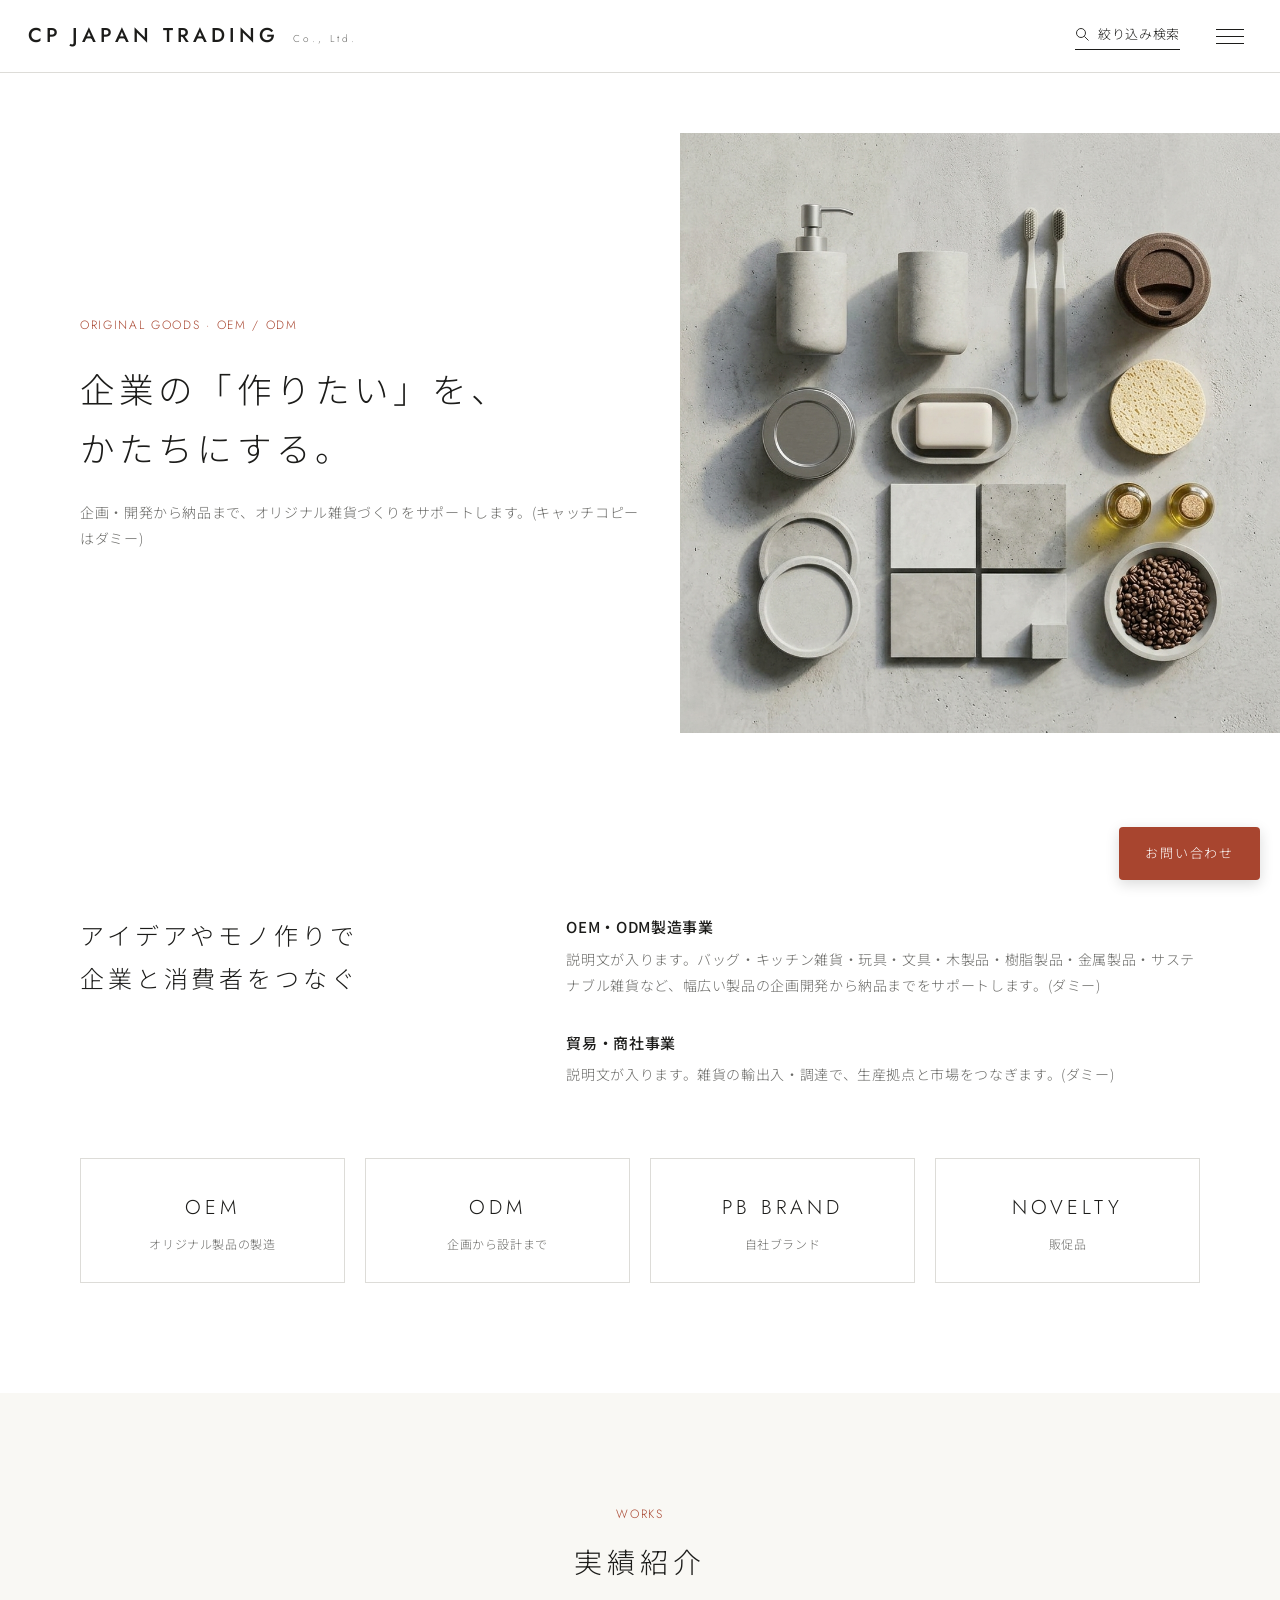
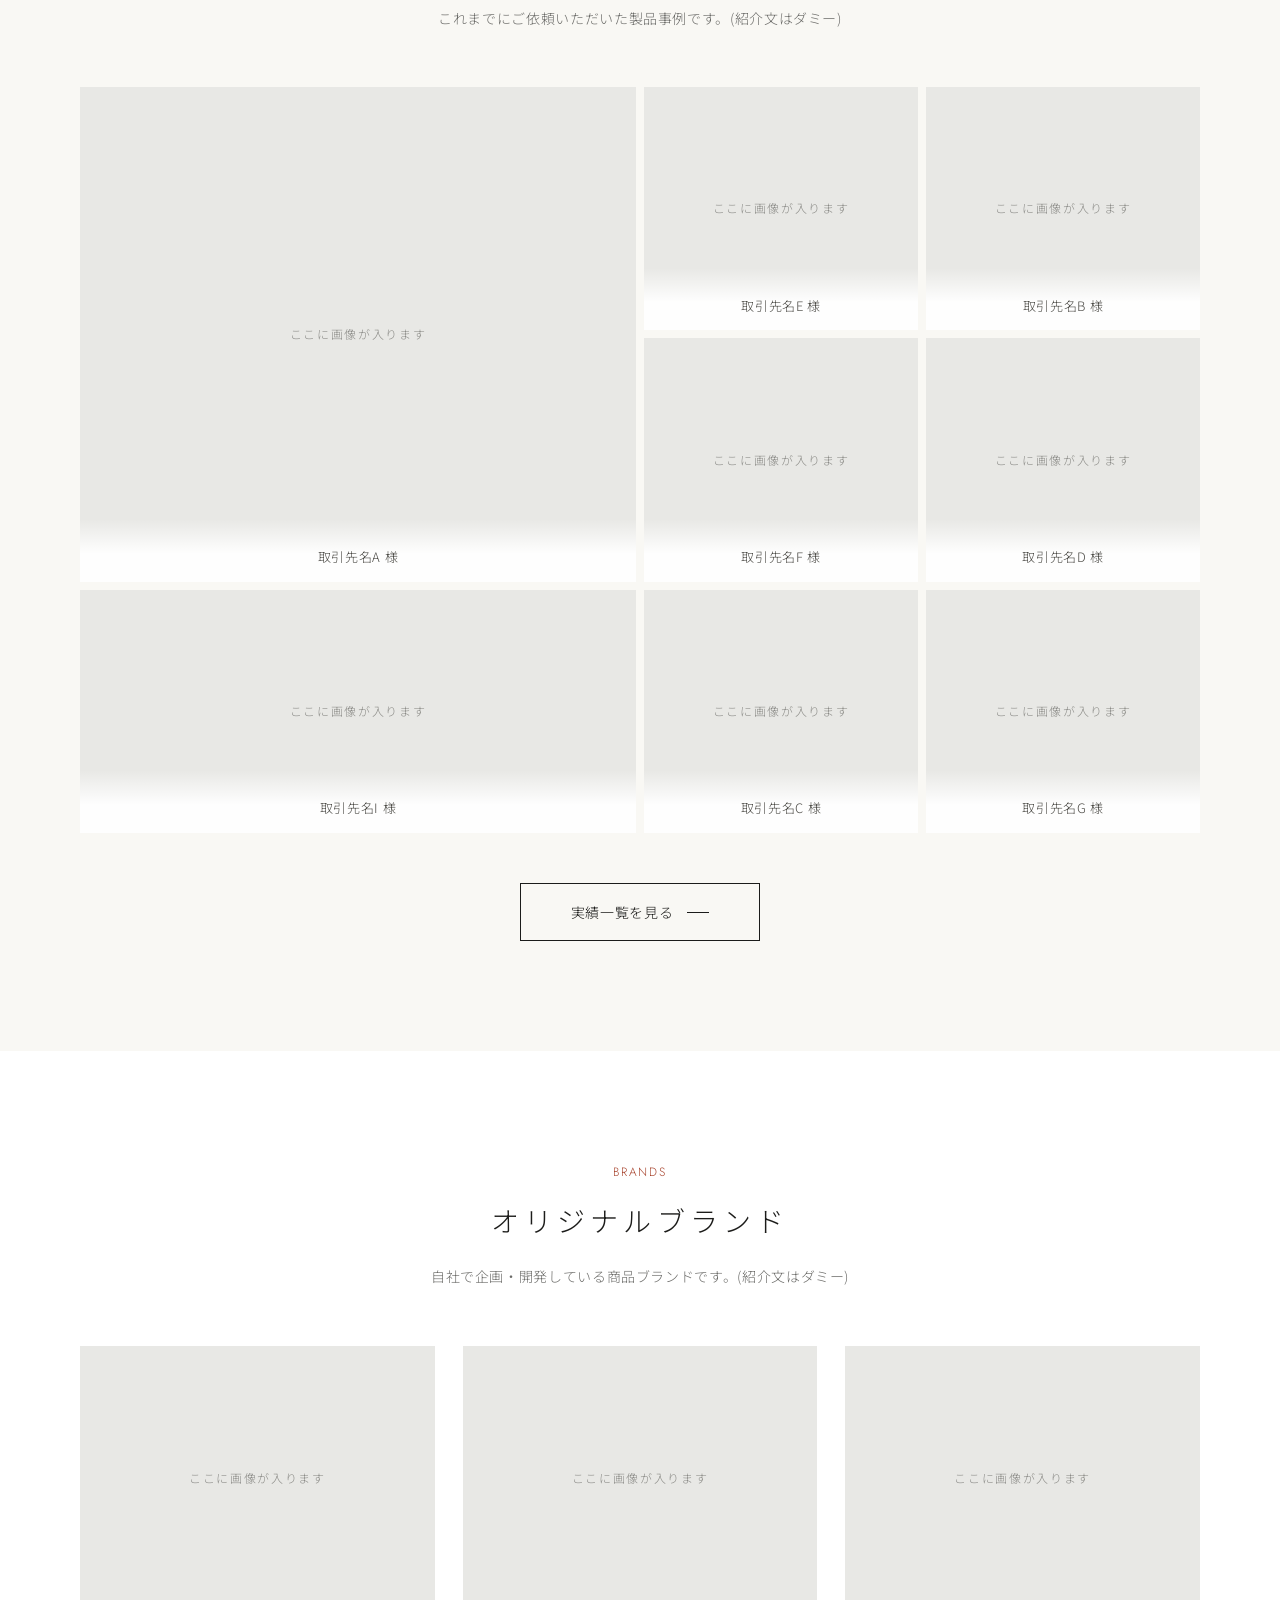
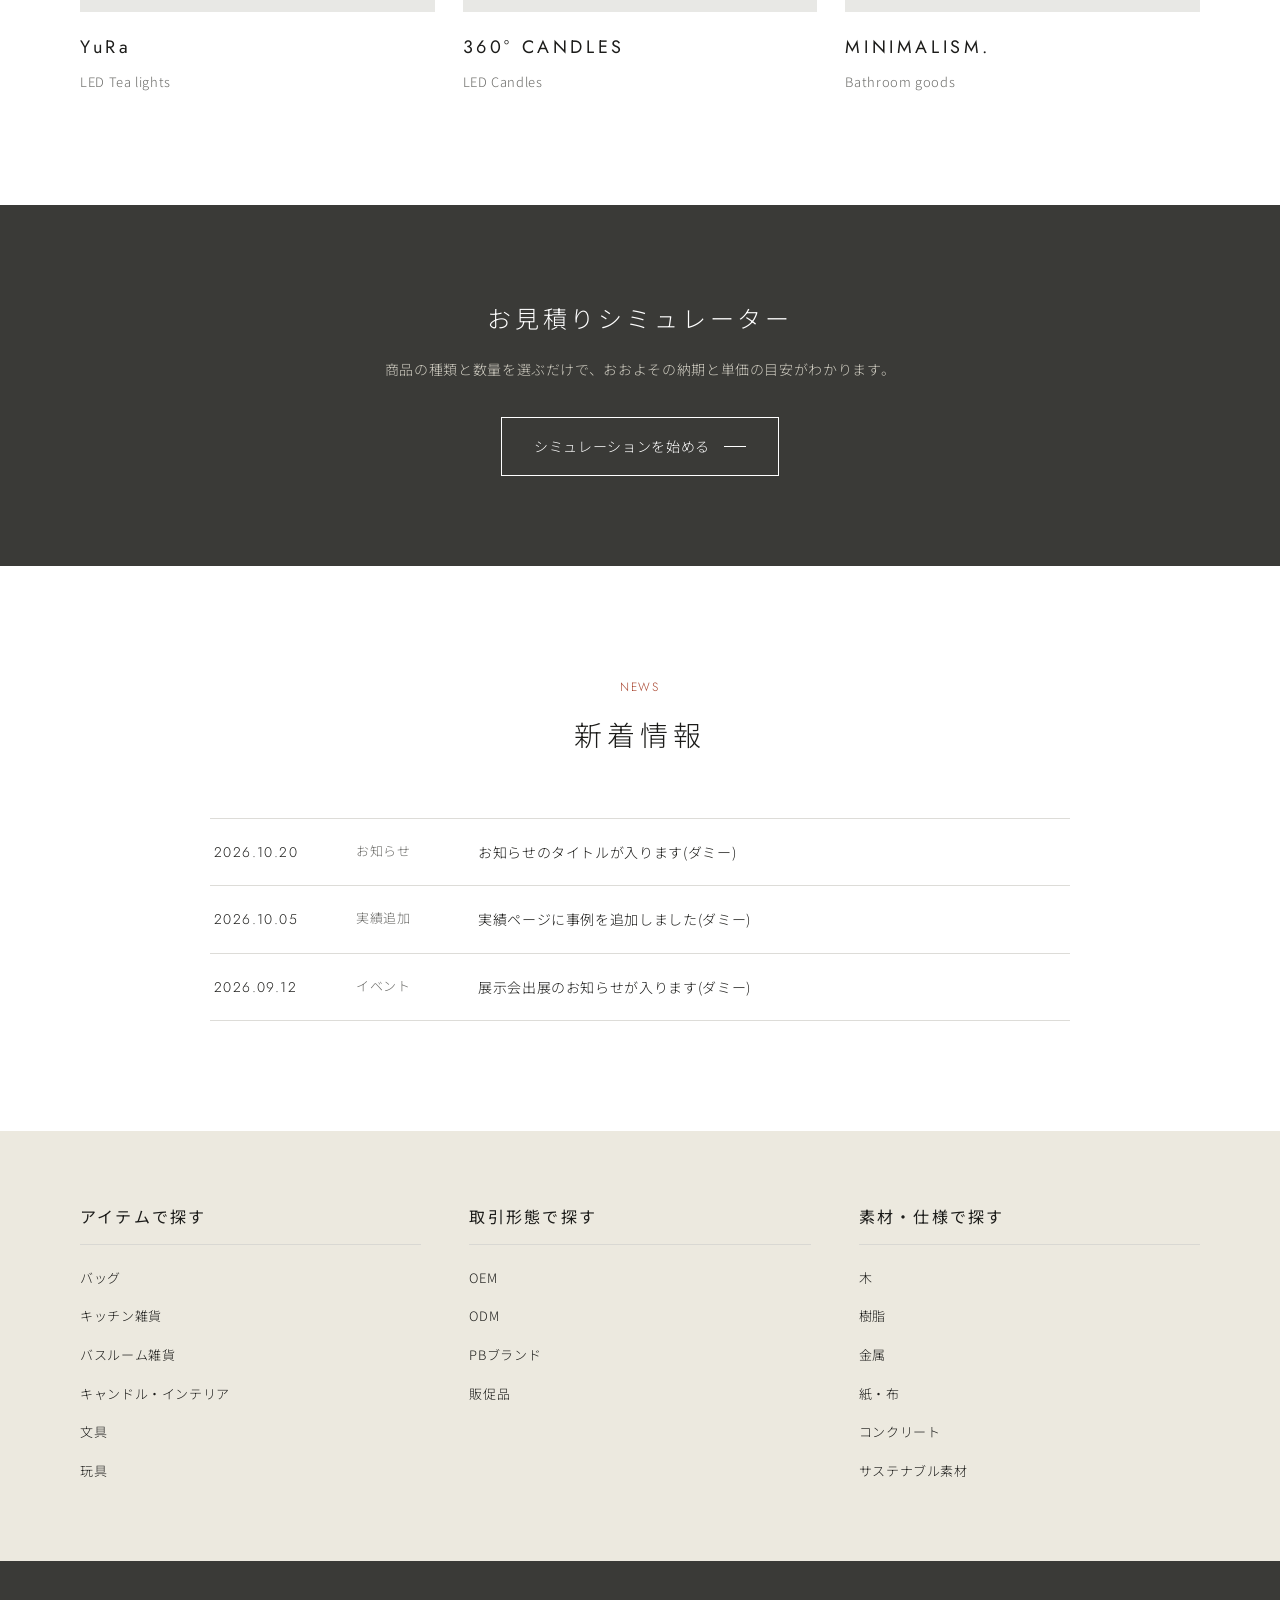
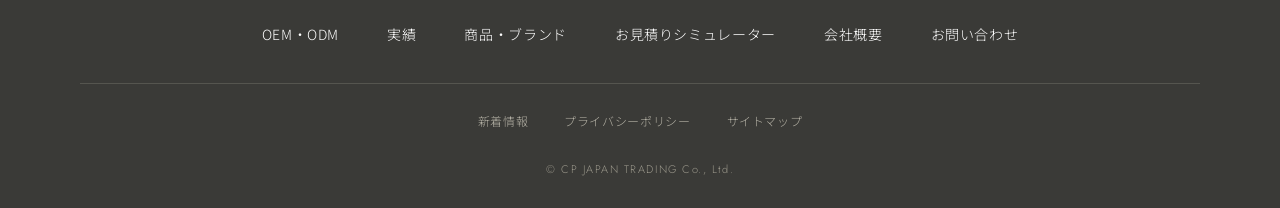
==== index.html @ 55cb7b19 "Add files via upload" ====
<!DOCTYPE html>
<html lang="ja">
<head>
<meta charset="UTF-8">
<meta name="viewport" content="width=device-width,initial-scale=1">
<title>トップ | CP JAPAN TRADING</title>
<meta name="robots" content="noindex">
<link rel="preconnect" href="https://fonts.googleapis.com">
<link href="https://fonts.googleapis.com/css2?family=Jost:wght@300;400;500&family=Noto+Sans+JP:wght@300;400;500&display=swap" rel="stylesheet">
<link rel="stylesheet" href="style.css">
</head>
<body class="top">
<div id="hd"></div>

<main>
<section class="hero">
  <div class="hero-tx">
    <span class="en">ORIGINAL GOODS · OEM / ODM</span>
    <h1>企業の「作りたい」を、<br>かたちにする。</h1>
    <p>企画・開発から納品まで、オリジナル雑貨づくりをサポートします。(キャッチコピーはダミー)</p>
  </div>
  <div class="hero-img"><img src="images/header.jpg" alt="" width="1024" height="1024"></div>
</section>

<section class="sec">
  <div class="wrap lead">
    <h2>アイデアやモノ作りで<br>企業と消費者をつなぐ</h2>
    <div>
      <div class="blk"><h3>OEM・ODM製造事業</h3><p>説明文が入ります。バッグ・キッチン雑貨・玩具・文具・木製品・樹脂製品・金属製品・サステナブル雑貨など、幅広い製品の企画開発から納品までをサポートします。(ダミー)</p></div>
      <div class="blk"><h3>貿易・商社事業</h3><p>説明文が入ります。雑貨の輸出入・調達で、生産拠点と市場をつなぎます。(ダミー)</p></div>
    </div>
  </div>
  <div class="wrap svc">
    <a href="oem.html#oem"><span class="en">OEM</span><small>オリジナル製品の製造</small></a>
    <a href="oem.html#odm"><span class="en">ODM</span><small>企画から設計まで</small></a>
    <a href="products.html#pb"><span class="en">PB BRAND</span><small>自社ブランド</small></a>
    <a href="oem.html#promo"><span class="en">NOVELTY</span><small>販促品</small></a>
  </div>
</section>

<section class="sec ecru">
  <div class="wrap">
    <div class="sec-hd"><span class="en">WORKS</span><h2>実績紹介</h2><p>これまでにご依頼いただいた製品事例です。(紹介文はダミー)</p></div>
    <div class="mosaic" id="topMosaic"></div>
    <p class="center" style="margin-top:50px"><a class="btn" href="works.html">実績一覧を見る</a></p>
  </div>
</section>

<section class="sec">
  <div class="wrap">
    <div class="sec-hd"><span class="en">BRANDS</span><h2>オリジナルブランド</h2><p>自社で企画・開発している商品ブランドです。(紹介文はダミー)</p></div>
    <div class="cards3">
      <a class="card" href="products.html#yura"><div class="ph-box" data-ph=""></div><h3>YuRa</h3><p>LED Tea lights</p></a>
      <a class="card" href="products.html#c360"><div class="ph-box" data-ph=""></div><h3>360° CANDLES</h3><p>LED Candles</p></a>
      <a class="card" href="products.html#mini"><div class="ph-box" data-ph=""></div><h3>MINIMALISM.</h3><p>Bathroom goods</p></a>
    </div>
  </div>
</section>

<section class="cta-est">
  <div class="wrap">
    <h2>お見積りシミュレーター</h2>
    <p>商品の種類と数量を選ぶだけで、おおよその納期と単価の目安がわかります。</p>
    <a class="btn" href="estimate.html">シミュレーションを始める</a>
  </div>
</section>

<section class="sec">
  <div class="wrap-narrow">
    <div class="sec-hd"><span class="en">NEWS</span><h2>新着情報</h2></div>
    <ul class="news">
      <li><time>2026.10.20</time><span>お知らせ</span><a href="#">お知らせのタイトルが入ります(ダミー)</a></li>
      <li><time>2026.10.05</time><span>実績追加</span><a href="works.html">実績ページに事例を追加しました(ダミー)</a></li>
      <li><time>2026.09.12</time><span>イベント</span><a href="#">展示会出展のお知らせが入ります(ダミー)</a></li>
    </ul>
  </div>
</section>
</main>
<div id="ft"></div>
<script src="data.js"></script>
<script src="app.js"></script>
</body>
</html>
---- style.css ----
:root{
  --ink:#1c1c1a;
  --ink-sub:#6b6b68;
  --line:#dddcd8;
  --paper:#ffffff;
  --ecru:#f9f8f4;
  --sand:#ece9df;
  --dark:#3a3a37;
  --accent:#a8452f;
  --ph:#e8e8e5;
  --gray:#fafafa;
  --font-en:"Jost","Helvetica Neue",Arial,sans-serif;
  --font-ja:"Noto Sans JP","Hiragino Kaku Gothic ProN",Meiryo,sans-serif;
}
body.sub{--ecru:#fafafa;--sand:#f2f2f0}
*{box-sizing:border-box;margin:0;padding:0}
html{scroll-behavior:smooth}
body{font-family:var(--font-ja);font-weight:300;color:var(--ink);background:var(--paper);line-height:1.9;letter-spacing:.04em;-webkit-font-smoothing:antialiased}
img{max-width:100%;display:block}
a{color:inherit;text-decoration:none}
ul,ol{list-style:none}
button{font:inherit;color:inherit;background:none;border:0;cursor:pointer}
.en{font-family:var(--font-en);letter-spacing:.14em}
.wrap{width:min(1120px,calc(100% - 48px));margin-inline:auto}
.wrap-narrow{width:min(860px,calc(100% - 48px));margin-inline:auto}

/* header */
.hd{position:sticky;top:0;z-index:50;background:rgba(255,255,255,.96);border-bottom:1px solid var(--line)}
.hd-in{display:flex;align-items:center;justify-content:space-between;height:72px;padding:0 28px}
.logo{display:flex;align-items:baseline;gap:14px}
.logo b{font-family:var(--font-en);font-weight:500;font-size:20px;letter-spacing:.2em}
.logo small{font-family:var(--font-en);font-size:10px;letter-spacing:.3em;color:var(--ink-sub)}
.hd-r{display:flex;align-items:center;gap:28px}
.hd-search{display:flex;align-items:center;gap:8px;font-size:13px;border-bottom:1px solid var(--ink);padding-bottom:2px}
.hd-search svg{width:15px;height:15px}
.burger{width:44px;height:44px;position:relative}
.burger i{position:absolute;left:8px;right:8px;height:1px;background:var(--ink);transition:.3s}
.burger i:nth-child(1){top:15px}.burger i:nth-child(2){top:22px}.burger i:nth-child(3){top:29px}

/* drawer */
.ov{position:fixed;inset:0;background:rgba(40,40,36,.55);opacity:0;pointer-events:none;transition:.35s;z-index:80}
.drawer{position:fixed;top:0;right:0;bottom:0;width:min(440px,100%);background:var(--paper);z-index:90;transform:translateX(100%);transition:transform .45s cubic-bezier(.2,.7,.2,1);padding:28px 44px 40px;overflow-y:auto}
body.open .ov{opacity:1;pointer-events:auto}
body.open .drawer{transform:none}
.drawer-top{display:flex;justify-content:flex-end;height:48px}
.close{width:44px;height:44px;position:relative}
.close i{position:absolute;left:6px;right:6px;top:21px;height:1px;background:var(--ink)}
.close i:nth-child(1){transform:rotate(45deg)}.close i:nth-child(2){transform:rotate(-45deg)}
.dnav{margin-top:20px}
.dnav a{display:flex;justify-content:space-between;align-items:baseline;padding:16px 0;border-bottom:1px solid var(--line);font-size:16px}
.dnav a span{font-family:var(--font-en);font-size:11px;color:var(--ink-sub);letter-spacing:.2em}
.dnav a:hover{color:var(--accent)}
.dsearch{margin-top:32px}
.dsearch h4{font-size:13px;font-weight:400;margin-bottom:10px}
.dsearch form{display:flex;border:1px solid var(--ink)}
.dsearch input{flex:1;border:0;padding:12px 14px;font:inherit;font-size:14px;outline:none;background:transparent}
.dsearch button{padding:0 18px;background:var(--ink);color:#fff;font-size:13px}

/* fixed contact */
.fix-contact{position:fixed;right:20px;bottom:20px;z-index:40;background:var(--accent);color:#fff;padding:14px 26px;font-size:13px;letter-spacing:.14em;white-space:nowrap;border-radius:4px;box-shadow:0 4px 14px rgba(0,0,0,.15)}
.fix-contact:hover{filter:brightness(1.08)}

/* placeholder */
.ph{background:var(--ph);color:#8b8b87;display:flex;align-items:center;justify-content:center;font-size:12px;letter-spacing:.14em;text-align:center;width:100%;height:100%;min-height:100%}
.ph-box{position:relative;overflow:hidden}
.ph-box>.ph{position:absolute;inset:0}

/* buttons */
.btn{display:inline-flex;align-items:center;justify-content:center;gap:14px;min-width:240px;padding:15px 32px;border:1px solid var(--ink);font-size:14px;transition:.3s;background:transparent}
.btn::after{content:"";width:22px;height:1px;background:currentColor}
.btn:hover{background:var(--ink);color:#fff}
.btn-fill{background:var(--dark);color:#fff;border-color:var(--dark)}
.btn-fill:hover{background:var(--accent);border-color:var(--accent)}
.center{text-align:center}

/* sections */
.sec{padding:110px 0}
.sec.ecru{background:var(--ecru)}
.sec-hd{text-align:center;margin-bottom:56px}
.sec-hd .en{font-size:12px;color:var(--accent);display:block;margin-bottom:10px}
.sec-hd h2{font-size:28px;font-weight:300;letter-spacing:.18em}
.sec-hd p{margin-top:16px;font-size:14px;color:var(--ink-sub)}

/* hero */
.hero{display:grid;grid-template-columns:minmax(0,1fr) min(600px,48vw);align-items:center;overflow:hidden;padding:60px 0 70px}
.hero-tx{padding:20px 40px 20px max(24px,calc((100vw - 1120px)/2))}
.hero-tx .en{font-size:12px;color:var(--accent);display:block;margin-bottom:22px}
.hero-tx h1{font-size:clamp(26px,2.7vw,40px);font-weight:300;line-height:1.7;letter-spacing:.12em}
.hero-tx p{margin-top:22px;font-size:14px;color:var(--ink-sub)}
.hero-img{aspect-ratio:1/1}
.hero-img img{width:100%;height:100%;object-fit:cover}

/* lead */
.lead{display:grid;grid-template-columns:1fr 1.5fr;gap:64px;align-items:start}
.lead h2{font-size:24px;font-weight:300;letter-spacing:.16em;line-height:1.8}
.lead .blk+.blk{margin-top:30px}
.lead h3{font-size:15px;font-weight:500;margin-bottom:4px}
.lead p{font-size:14px;color:var(--ink-sub)}

/* service cards */
.svc{display:grid;grid-template-columns:repeat(4,1fr);gap:20px;margin-top:70px}
.svc a{display:block;border:1px solid var(--line);padding:30px 20px 26px;text-align:center;background:#fff;transition:.3s}
.svc a:hover{border-color:var(--accent);transform:translateY(-4px)}
.svc .en{font-size:20px;display:block;letter-spacing:.2em}
.svc small{display:block;margin-top:6px;font-size:12px;color:var(--ink-sub)}

/* mosaic */
.mosaic{display:grid;grid-template-columns:repeat(4,1fr);grid-auto-rows:clamp(170px,19vw,270px);grid-auto-flow:dense;gap:8px}
.tile{position:relative;background:#fff;display:block;overflow:hidden}
.tile .ph{transition:transform .6s}
.tile:hover .ph{transform:scale(1.04)}
.tile figcaption{position:absolute;left:0;right:0;bottom:0;padding:26px 14px 12px;background:linear-gradient(transparent,rgba(255,255,255,.96) 55%);font-size:13px;text-align:center;color:#4b4a45}
.tile.w2{grid-column:span 2}
.tile.h2{grid-row:span 2}
.tile.hid{display:none}

/* brand cards */
.cards3{display:grid;grid-template-columns:repeat(3,1fr);gap:28px}
.card .ph-box{aspect-ratio:4/3}
.card h3{font-family:var(--font-en);font-weight:400;letter-spacing:.2em;font-size:18px;margin:18px 0 6px}
.card p{font-size:13px;color:var(--ink-sub)}

/* news */
.news li{display:grid;grid-template-columns:130px 110px 1fr;gap:12px;padding:20px 4px;border-bottom:1px solid var(--line);font-size:14px}
.news li:first-child{border-top:1px solid var(--line)}
.news time{font-family:var(--font-en);letter-spacing:.1em}
.news span{color:var(--ink-sub);font-size:13px}

/* estimator cta */
.cta-est{background:var(--dark);color:#fff;padding:90px 0;text-align:center}
.cta-est h2{font-size:24px;font-weight:300;letter-spacing:.16em}
.cta-est p{margin:16px 0 34px;font-size:14px;color:#cfccc1}
.cta-est .btn{border-color:#fff;color:#fff}
.cta-est .btn:hover{background:#fff;color:var(--dark)}

/* search block (footer upper) */
.finder{background:var(--sand);padding:70px 0}
.finder-in{display:grid;grid-template-columns:repeat(3,1fr);gap:48px}
.finder h4{font-size:16px;font-weight:400;letter-spacing:.14em;padding-bottom:12px;border-bottom:1px solid #d9d8d3;margin-bottom:14px}
.finder a{display:block;padding:7px 0;font-size:13px}
.finder a:hover{color:var(--accent)}

/* footer */
.ft{background:var(--dark);color:#fff;padding:60px 0 28px}
.ft-nav{display:flex;flex-wrap:wrap;justify-content:center;gap:12px 48px;padding-bottom:36px;border-bottom:1px solid #55554f}
.ft-nav a{font-size:14px}
.ft-sub{display:flex;flex-wrap:wrap;justify-content:center;gap:10px 36px;padding:26px 0;font-size:12px;color:#b3b0a4}
.ft small{display:block;text-align:center;font-size:11px;color:#9a978b;font-family:var(--font-en);letter-spacing:.14em}

/* page head */
.crumb{background:var(--ecru);padding:14px 0;font-size:12px;color:var(--ink-sub)}
.crumb a:hover{color:var(--accent)}
.page-hd{background:var(--ecru);padding:70px 0 64px;text-align:center}
.page-hd .en{font-size:12px;color:var(--accent);display:block;margin-bottom:10px}
.page-hd h1{font-size:30px;font-weight:300;letter-spacing:.18em}
.page-hd p{margin-top:18px;font-size:14px;color:var(--ink-sub)}

/* filter */
.flt{background:var(--ecru);padding:0 0 70px}
.flt-box{background:#fff;border:1px solid var(--line)}
.flt-top{display:flex;gap:12px;padding:18px 22px;border-bottom:1px solid var(--line);align-items:center}
.flt-top input{flex:1;border:1px solid var(--line);padding:11px 14px;font:inherit;font-size:14px;outline:none;background:#fff}
.flt-top input:focus{border-color:var(--ink)}
.acc-h{width:100%;display:flex;justify-content:space-between;align-items:center;padding:18px 22px;font-size:15px;border-bottom:1px solid var(--line);text-align:left}
.acc-h::after{content:"+";font-family:var(--font-en);font-size:20px;line-height:1}
.acc-h.on::after{content:"−"}
.acc-b{display:none;padding:18px 22px 8px;border-bottom:1px solid var(--line);background:#fcfcfb}
.acc-b.on{display:flex;flex-wrap:wrap;gap:10px 10px}
.chip{position:relative}
.chip input{position:absolute;opacity:0}
.chip span{display:inline-block;padding:7px 16px;border:1px solid var(--line);background:#fff;font-size:13px;cursor:pointer;transition:.2s}
.chip input:checked+span{background:var(--dark);color:#fff;border-color:var(--dark)}
.chip input:focus-visible+span{outline:2px solid var(--accent)}
.flt-bot{display:flex;justify-content:space-between;align-items:center;padding:16px 22px;font-size:13px}
.flt-bot button{text-decoration:underline;color:var(--ink-sub)}
.cnt b{font-family:var(--font-en);font-size:22px;font-weight:500;margin:0 4px}
.empty{display:none;text-align:center;padding:60px 0;color:var(--ink-sub);font-size:14px}

/* detail */
.dt-hd{text-align:center;padding:70px 0 40px}
.dt-hd h1{font-size:28px;font-weight:300;letter-spacing:.14em}
.dt-hd p{margin-top:10px;color:var(--ink-sub);font-size:14px}
.dt-main{background:var(--ecru);padding:50px;display:grid;grid-template-columns:1.1fr 1fr;gap:56px;align-items:center}
.slider{position:relative}
.slide-view{aspect-ratio:4/3;position:relative;overflow:hidden}
.slide-view .ph{position:absolute;inset:0;opacity:0;transition:opacity .4s}
.slide-view .ph.on{opacity:1}
.sl-btn{position:absolute;top:50%;transform:translateY(-50%);width:36px;height:36px;font-size:22px;background:rgba(255,255,255,.8);z-index:2}
.sl-btn.prev{left:8px}.sl-btn.next{right:8px}
.dots{display:flex;gap:8px;justify-content:center;margin-top:14px}
.dots i{width:7px;height:7px;border-radius:50%;background:#c8c3b4;cursor:pointer}
.dots i.on{background:var(--ink)}
.spec{width:100%;border-collapse:collapse;font-size:14px}
.spec th,.spec td{padding:16px 6px;border-bottom:1px solid var(--line);text-align:left;vertical-align:top}
.spec tr:first-child th,.spec tr:first-child td{border-top:1px solid var(--line)}
.spec th{width:120px;font-weight:300;color:var(--ink-sub)}
.dt-desc{margin-top:24px;font-size:14px}
.prod-strip{display:flex;align-items:center;gap:28px;margin:40px 0}
.prod-strip>span{font-size:13px;color:var(--ink-sub);white-space:nowrap}
.prod-strip ul{display:flex;gap:12px;flex:1;overflow-x:auto}
.prod-strip li{flex:0 0 112px;aspect-ratio:1}
.prod-strip li.on{outline:1px solid var(--ink)}
.dt-body{border:1px solid var(--line);padding:56px;display:grid;grid-template-columns:1fr 280px;gap:56px}
.dt-body h3{font-size:14px;font-weight:300;color:var(--ink-sub);padding-bottom:10px;border-bottom:1px solid var(--line);margin-bottom:20px}
.dt-body p{font-size:14px}
.tags{margin-top:26px;font-size:13px;color:var(--ink-sub)}
.tags a{text-decoration:underline;margin-right:10px}
.dt-side .btn{width:100%;min-width:0}
.back{display:inline-flex;align-items:center;gap:14px;font-size:14px;margin:30px 0}
.back::before{content:"";width:40px;height:1px;background:var(--ink)}
.rel{display:grid;grid-template-columns:repeat(3,1fr);border-top:1px solid var(--line)}
.rel a{display:flex;gap:16px;align-items:center;padding:22px 20px;font-size:13px;border-bottom:1px solid var(--line)}
.rel a+a{border-left:1px solid var(--line)}
.rel .ph-box{flex:0 0 76px;height:76px}

/* product page */
.tabs{display:flex;justify-content:center;gap:0;margin-bottom:50px;border-bottom:1px solid var(--line)}
.tabs button{padding:16px 36px;font-family:var(--font-en);letter-spacing:.2em;font-size:14px;border-bottom:2px solid transparent;margin-bottom:-1px}
.tabs button.on{border-color:var(--accent);color:var(--accent)}
.brand-intro{display:grid;grid-template-columns:1fr 1fr;gap:56px;align-items:center;margin-bottom:60px}
.brand-intro .ph-box{aspect-ratio:4/3}
.brand-intro h2{font-family:var(--font-en);font-weight:400;font-size:28px;letter-spacing:.24em;margin-bottom:14px}
.brand-intro p{font-size:14px;color:var(--ink-sub)}
.pgrid{display:grid;grid-template-columns:repeat(3,1fr);gap:40px 28px}
.pgrid .ph-box{aspect-ratio:1;background:#fff}
.pgrid h3{font-size:13px;font-weight:400;margin-top:14px;text-align:center}
.pgrid p{font-size:12px;color:var(--ink-sub);text-align:center}
.tp{display:none}.tp.on{display:block}

/* oem */
.flow{display:grid;grid-template-columns:repeat(6,1fr);gap:0;counter-reset:s;margin-top:20px}
.flow li{counter-increment:s;padding:26px 14px 22px;border:1px solid var(--line);margin-left:-1px;text-align:center;font-size:13px;background:#fff}
.flow li::before{content:"0" counter(s);display:block;font-family:var(--font-en);font-size:22px;color:var(--accent);margin-bottom:6px}
.two{display:grid;grid-template-columns:1fr 1fr;gap:56px;align-items:center}
.two .ph-box{aspect-ratio:4/3}
.two h3{font-size:22px;font-weight:300;letter-spacing:.14em;margin-bottom:14px}
.two p{font-size:14px;color:var(--ink-sub)}
.two.rev .ph-box{order:2}
.two+.two{margin-top:80px}

/* company table */
.tbl{width:100%;border-collapse:collapse}
.tbl th,.tbl td{padding:26px 8px;border-top:1px solid var(--line);text-align:left;vertical-align:top;font-size:14px}
.tbl tr:last-child th,.tbl tr:last-child td{border-bottom:1px solid var(--line)}
.tbl th{width:240px;font-weight:500}
.tbl th small{font-weight:300;color:var(--ink-sub);font-family:var(--font-en);letter-spacing:.1em;margin-left:6px;font-size:11px}
.tbl td small{display:block;color:var(--ink-sub);font-size:13px}

/* form */
.form{display:grid;gap:26px}
.form label{display:block;font-size:14px;margin-bottom:8px}
.form label em{font-style:normal;color:var(--accent);font-size:12px;margin-left:8px}
.form input,.form select,.form textarea{width:100%;border:1px solid var(--line);padding:13px 14px;font:inherit;font-size:14px;background:#fff;outline:none}
.form input:focus,.form select:focus,.form textarea:focus{border-color:var(--ink)}
.form textarea{min-height:200px}

/* estimator */
.steps{display:flex;justify-content:center;gap:0;margin-bottom:46px;counter-reset:st}
.steps li{counter-increment:st;padding:12px 28px;font-size:13px;color:var(--ink-sub);border-bottom:2px solid var(--line)}
.steps li::before{content:"STEP " counter(st);font-family:var(--font-en);letter-spacing:.12em;margin-right:10px;font-size:11px}
.steps li.on{color:var(--ink);border-color:var(--accent)}
.st{display:none}.st.on{display:block}
.opts{display:grid;grid-template-columns:repeat(4,1fr);gap:14px}
.opt{position:relative}
.opt input{position:absolute;opacity:0}
.opt span{display:flex;flex-direction:column;align-items:center;gap:10px;padding:16px 10px;border:1px solid var(--line);background:#fff;font-size:13px;cursor:pointer;height:100%;transition:.2s}
.opt .ph-box{width:100%;aspect-ratio:1}
.opt input:checked+span{border-color:var(--accent);box-shadow:0 0 0 1px var(--accent)}
.opt input:focus-visible+span{outline:2px solid var(--ink)}
.qty{display:flex;align-items:center;gap:18px;justify-content:center;margin:20px 0}
.qty input[type=range]{flex:1;max-width:420px;accent-color:var(--accent)}
.qty output{font-family:var(--font-en);font-size:30px;min-width:150px;text-align:right}
.qty output small{font-size:13px;font-family:var(--font-ja);margin-left:4px}
.est-nav{display:flex;justify-content:center;gap:16px;margin-top:44px}
.res{border:1px solid var(--line);background:var(--ecru);padding:40px;display:grid;grid-template-columns:1fr 1fr;gap:20px;text-align:center}
.res div span{display:block;font-size:12px;color:var(--ink-sub);margin-bottom:6px}
.res div b{font-family:var(--font-en);font-weight:400;font-size:30px;letter-spacing:.06em}
.note{font-size:12px;color:var(--ink-sub);margin-top:16px;text-align:center}

/* responsive */
@media (max-width:900px){
  .hd-in{padding:0 16px;height:60px}
  .logo small{display:none}.logo b{font-size:16px}
  .hd-search span{display:none}
  .hero{grid-template-columns:1fr;padding:20px 0 40px}
  .hero-tx{padding:30px 24px 30px}
  .hero-img{margin-left:24px}
  .lead,.two,.brand-intro,.dt-main,.dt-body{grid-template-columns:1fr;gap:30px}
  .dt-main,.dt-body{padding:24px}
  .svc{grid-template-columns:repeat(2,1fr)}
  .mosaic{grid-template-columns:repeat(2,1fr);grid-auto-rows:170px}
  .cards3,.pgrid,.finder-in{grid-template-columns:1fr}
  .pgrid{grid-template-columns:repeat(2,1fr)}
  .news li{grid-template-columns:1fr;gap:2px}
  .flow{grid-template-columns:repeat(2,1fr)}
  .rel{grid-template-columns:1fr}.rel a+a{border-left:0}
  .opts{grid-template-columns:repeat(2,1fr)}
  .res{grid-template-columns:1fr}
  .tbl th{width:120px}
  .sec{padding:70px 0}
  .tabs button{padding:14px 14px;font-size:12px}
  .steps li{padding:10px 10px;font-size:11px}
  .steps li::before{display:none}
  .prod-strip{flex-direction:column;align-items:flex-start;gap:10px}
}

/* overflow fixes */
.prod-strip ul{min-width:0;width:100%}
.opt{min-width:0}
.opt span{min-width:0;overflow-wrap:anywhere;text-align:center}
@media (max-width:900px){
  .opts[style*="repeat(3"]{grid-template-columns:1fr !important}
}

@media (max-width:900px){
  .page-hd h1{font-size:22px;letter-spacing:.1em}
  .page-hd{padding:50px 0 44px}
  .sec-hd h2{font-size:22px}
  .fix-contact{right:12px;bottom:12px;padding:10px 18px;font-size:12px}
  .dt-hd h1{font-size:21px}
}

/* トップ以外: 生成りを使わず薄いグレー(#fafafa)を主にする */
body:not(.top) .crumb,
body:not(.top) .page-hd,
body:not(.top) .sec.ecru,
body:not(.top) .flt,
body:not(.top) .dt-main,
body:not(.top) .res{background:var(--gray)}
body:not(.top) .dt-main,body:not(.top) .res{border:1px solid #ececec}
body:not(.top) .finder{background:#f1f1ef}
body:not(.top) .finder h4{border-bottom-color:#dcdcd8}
body:not(.top) .tabs button.on,body:not(.top) .steps li.on{border-color:var(--accent)}
body:not(.top) .ph{background:#ebebe8;color:#8f8f8a}
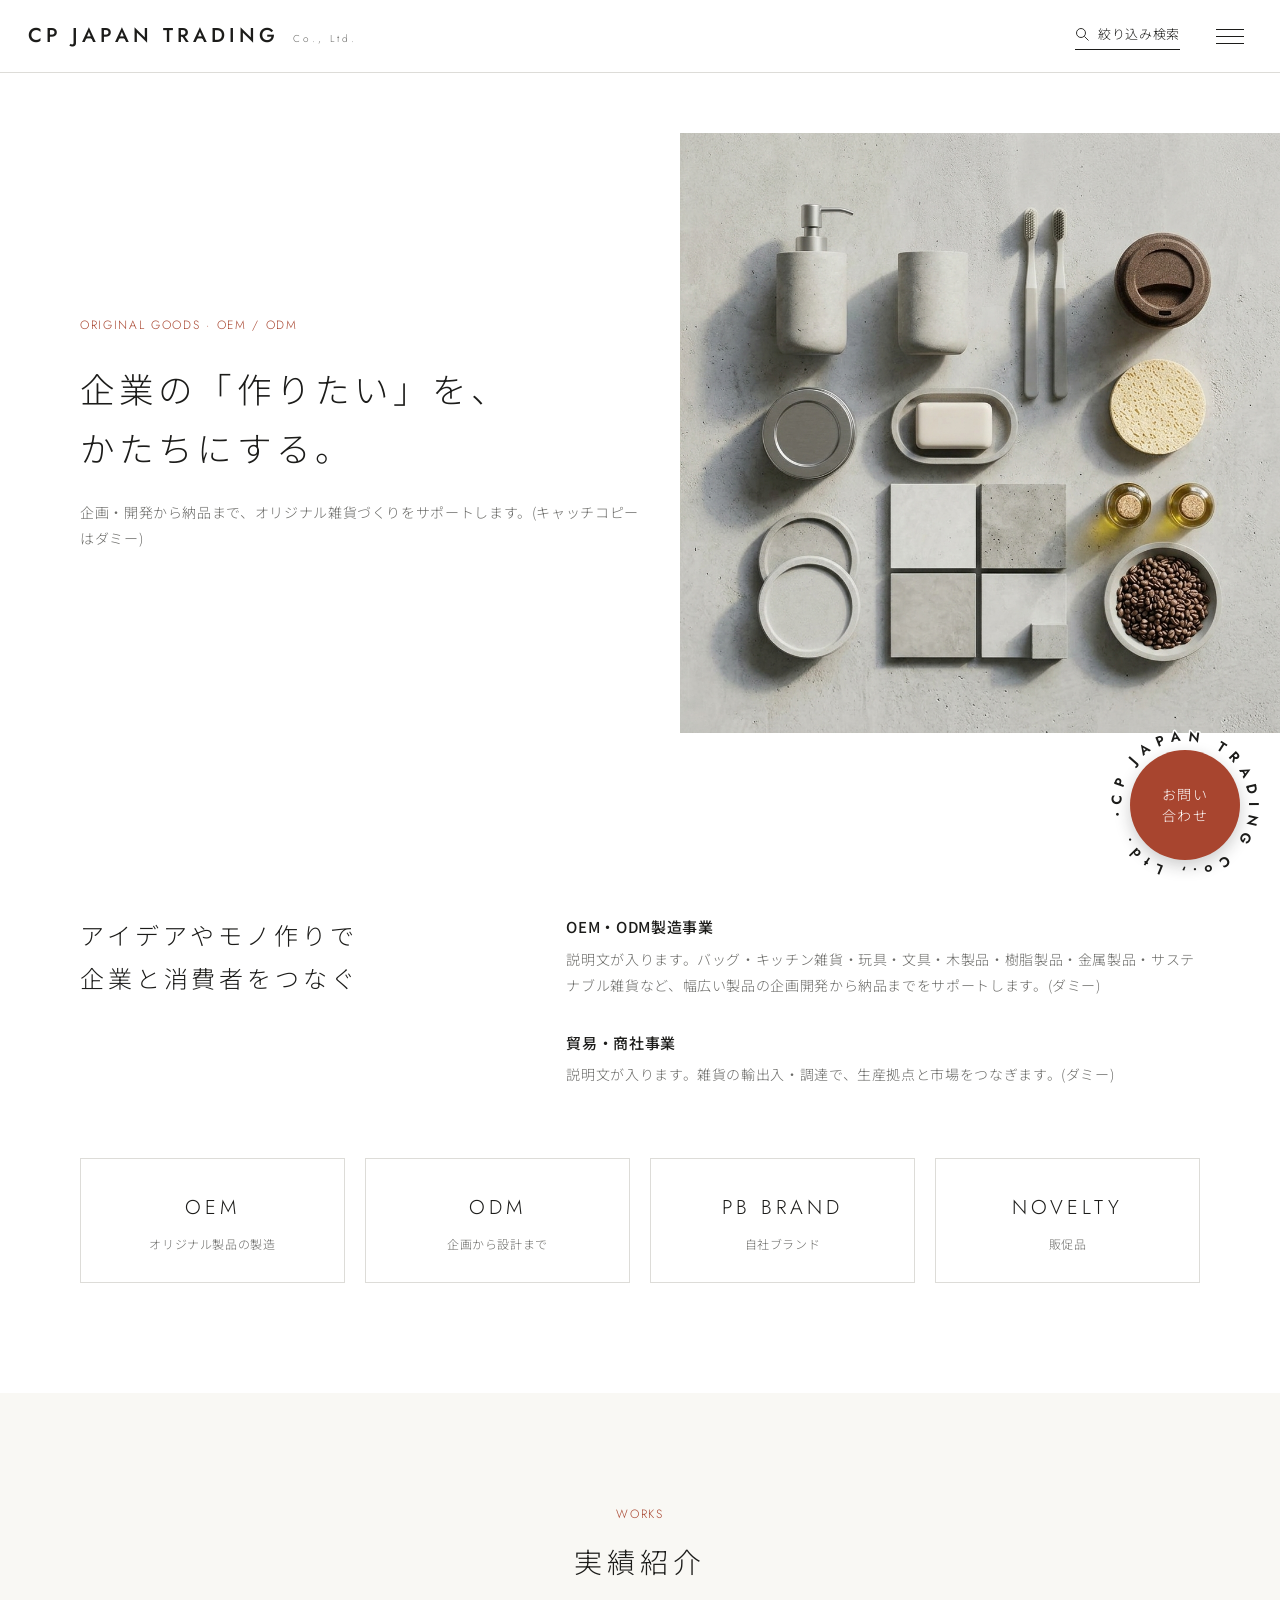
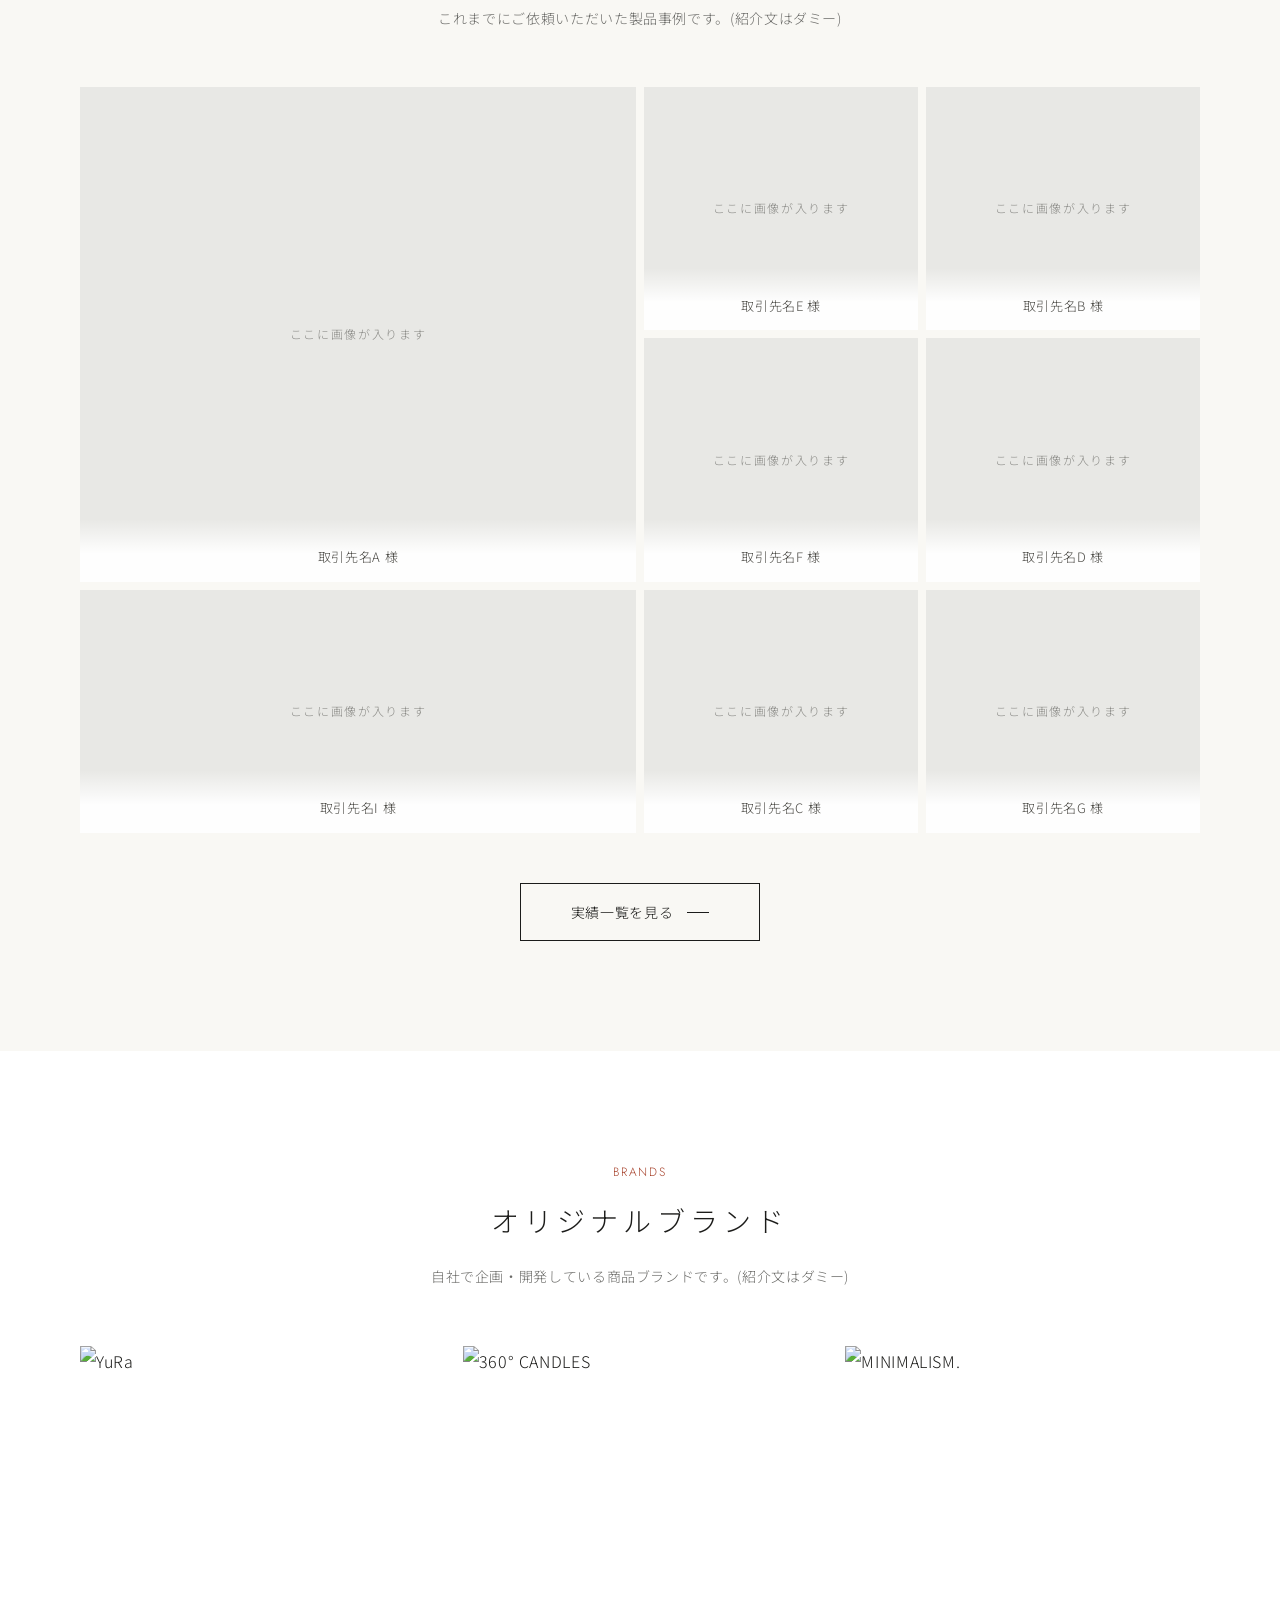
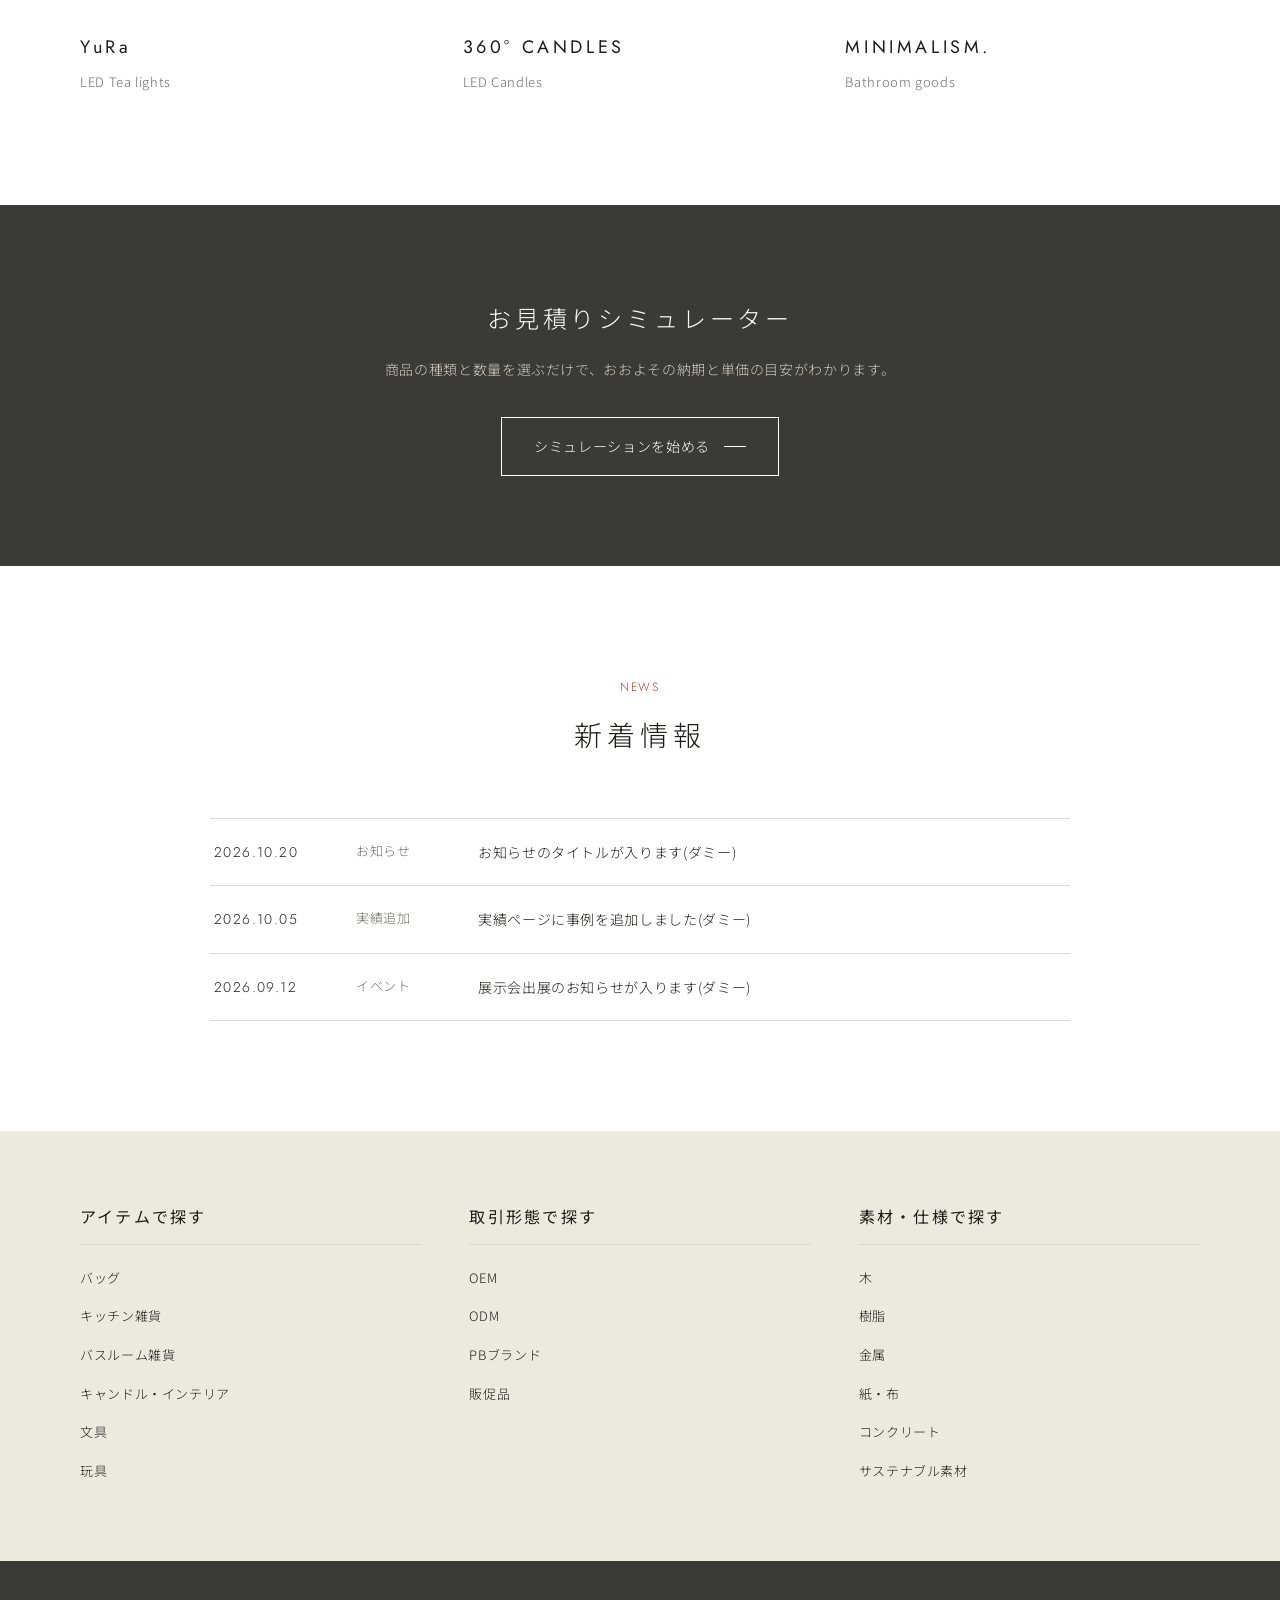
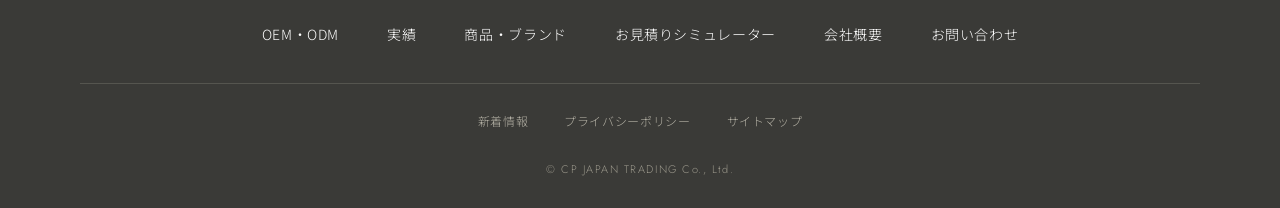
==== commit c2616e5d: "Add files via upload" ====
--- a/index.html
+++ b/index.html
@@ -50,9 +50,9 @@
   <div class="wrap">
     <div class="sec-hd"><span class="en">BRANDS</span><h2>オリジナルブランド</h2><p>自社で企画・開発している商品ブランドです。(紹介文はダミー)</p></div>
     <div class="cards3">
-      <a class="card" href="products.html#yura"><div class="ph-box" data-ph=""></div><h3>YuRa</h3><p>LED Tea lights</p></a>
-      <a class="card" href="products.html#c360"><div class="ph-box" data-ph=""></div><h3>360° CANDLES</h3><p>LED Candles</p></a>
-      <a class="card" href="products.html#mini"><div class="ph-box" data-ph=""></div><h3>MINIMALISM.</h3><p>Bathroom goods</p></a>
+      <a class="card" href="products.html#yura"><div class="ph-box"><img src="images/brand-yura.jpg" alt="YuRa"></div><h3>YuRa</h3><p>LED Tea lights</p></a>
+      <a class="card" href="products.html#c360"><div class="ph-box"><img src="images/brand-c360.jpg" alt="360° CANDLES"></div><h3>360° CANDLES</h3><p>LED Candles</p></a>
+      <a class="card" href="products.html#mini"><div class="ph-box"><img src="images/brand-mini.jpg" alt="MINIMALISM."></div><h3>MINIMALISM.</h3><p>Bathroom goods</p></a>
     </div>
   </div>
 </section>
--- a/style.css
+++ b/style.css
@@ -57,8 +57,6 @@
 .dsearch button{padding:0 18px;background:var(--ink);color:#fff;font-size:13px}
 
 /* fixed contact */
-.fix-contact{position:fixed;right:20px;bottom:20px;z-index:40;background:var(--accent);color:#fff;padding:14px 26px;font-size:13px;letter-spacing:.14em;white-space:nowrap;border-radius:4px;box-shadow:0 4px 14px rgba(0,0,0,.15)}
-.fix-contact:hover{filter:brightness(1.08)}
 
 /* placeholder */
 .ph{background:var(--ph);color:#8b8b87;display:flex;align-items:center;justify-content:center;font-size:12px;letter-spacing:.14em;text-align:center;width:100%;height:100%;min-height:100%}
@@ -117,6 +115,7 @@
 /* brand cards */
 .cards3{display:grid;grid-template-columns:repeat(3,1fr);gap:28px}
 .card .ph-box{aspect-ratio:4/3}
+.card .ph-box>img{position:absolute;inset:0;width:100%;height:100%;object-fit:cover;display:block}
 .card h3{font-family:var(--font-en);font-weight:400;letter-spacing:.2em;font-size:18px;margin:18px 0 6px}
 .card p{font-size:13px;color:var(--ink-sub)}
 
@@ -316,8 +315,7 @@
   .page-hd h1{font-size:22px;letter-spacing:.1em}
   .page-hd{padding:50px 0 44px}
   .sec-hd h2{font-size:22px}
-  .fix-contact{right:12px;bottom:12px;padding:10px 18px;font-size:12px}
-  .dt-hd h1{font-size:21px}
+    .dt-hd h1{font-size:21px}
 }
 
 /* トップ以外: 生成りを使わず薄いグレー(#fafafa)を主にする */
@@ -332,3 +330,13 @@
 body:not(.top) .finder h4{border-bottom-color:#dcdcd8}
 body:not(.top) .tabs button.on,body:not(.top) .steps li.on{border-color:var(--accent)}
 body:not(.top) .ph{background:#ebebe8;color:#8f8f8a}
+
+/* circular contact button */
+.fix-contact{position:fixed;right:20px;bottom:20px;z-index:40;width:150px;height:150px;display:block;transition:transform .2s}
+.fix-contact:hover{transform:scale(1.06)}
+.fc-ring{position:absolute;inset:0;width:100%;height:100%;overflow:visible;animation:fcspin 14s linear infinite !important}
+.fc-ring text{font-family:var(--font-en);font-size:14px;font-weight:600;letter-spacing:.04em;fill:var(--ink);paint-order:stroke;stroke:#fff;stroke-width:3px;stroke-linejoin:round}
+.fc-core{position:absolute;left:50%;top:50%;width:73.333%;height:73.333%;transform:translate(-50%,-50%);border-radius:50%;background:var(--accent);color:#fff;display:flex;align-items:center;justify-content:center;text-align:center;font-size:14px;line-height:1.5;letter-spacing:.08em;box-shadow:0 6px 16px rgba(28,28,26,.22)}
+@keyframes fcspin{to{transform:rotate(360deg)}}
+@media (prefers-reduced-motion:reduce){.fc-ring{animation:fcspin 14s linear infinite !important}}
+@media (max-width:900px){.fix-contact{width:124px;height:124px;right:10px;bottom:10px}.fc-core{font-size:12px}}
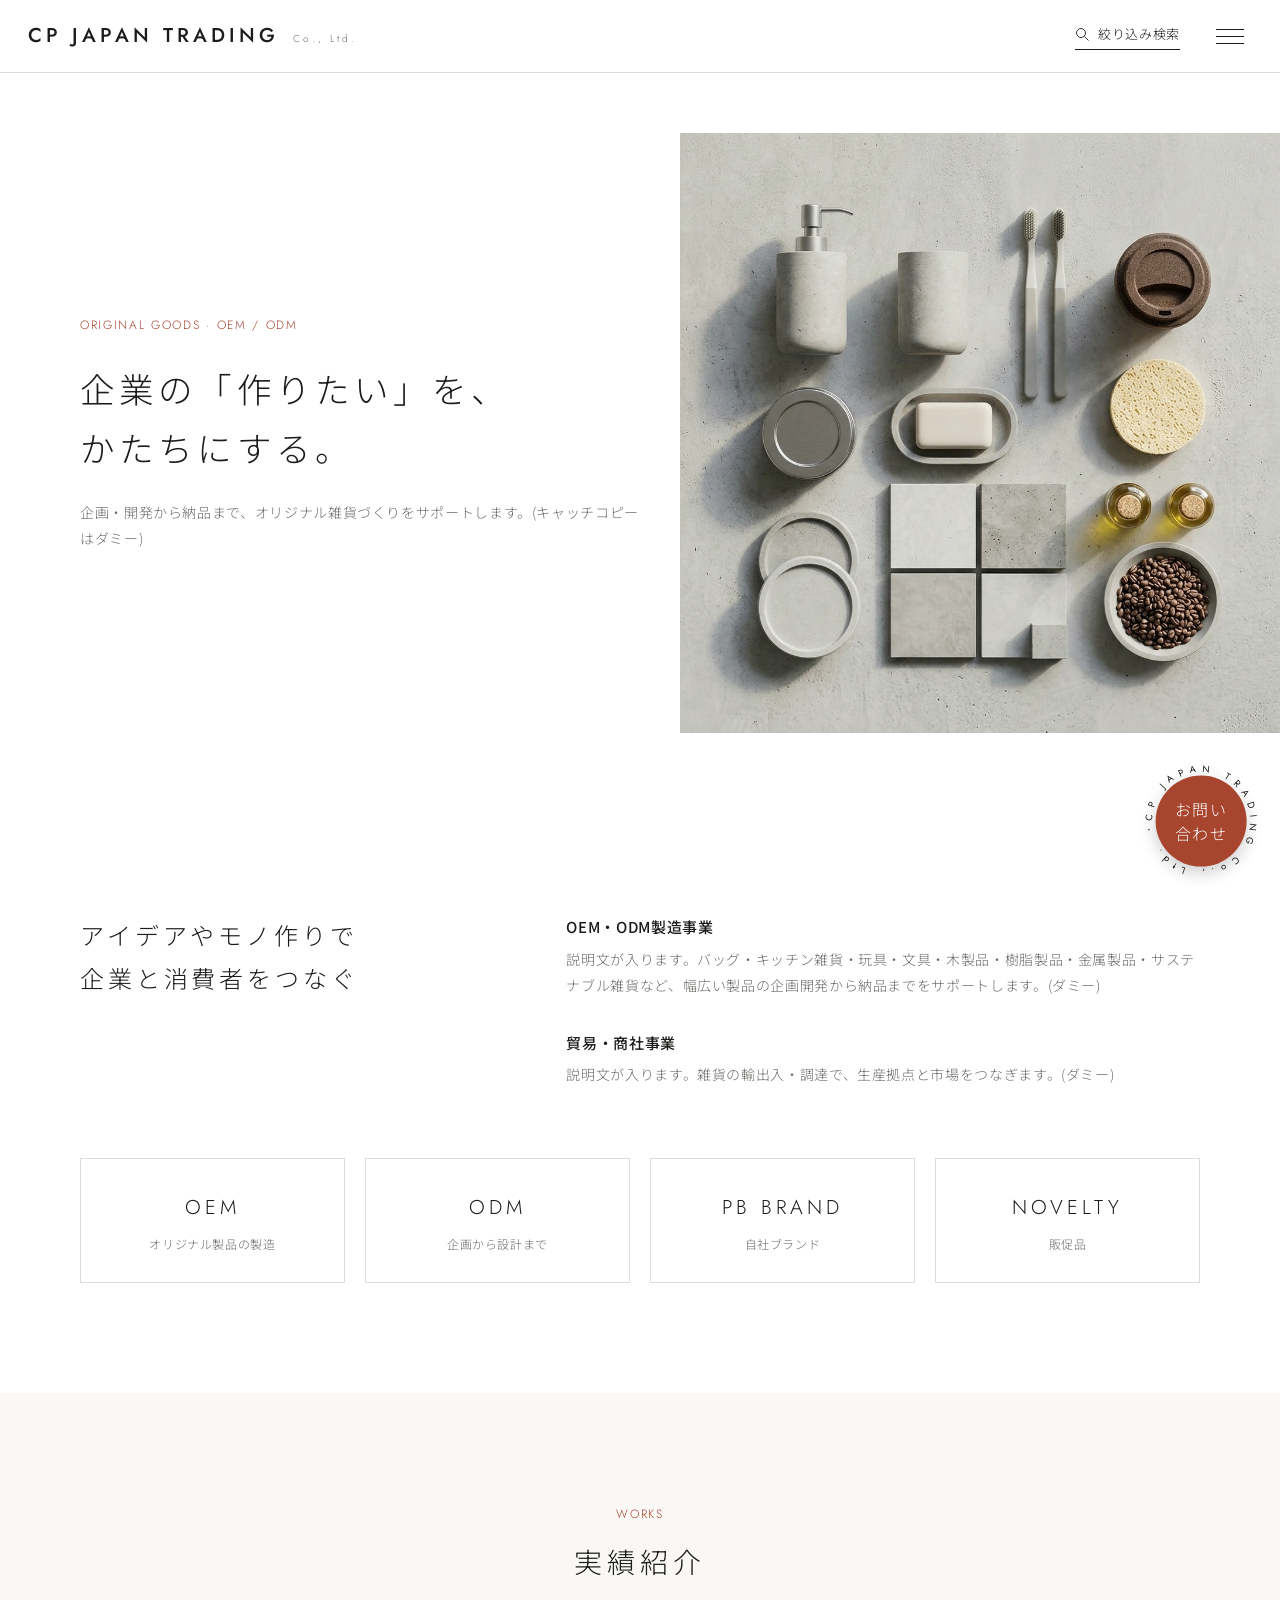
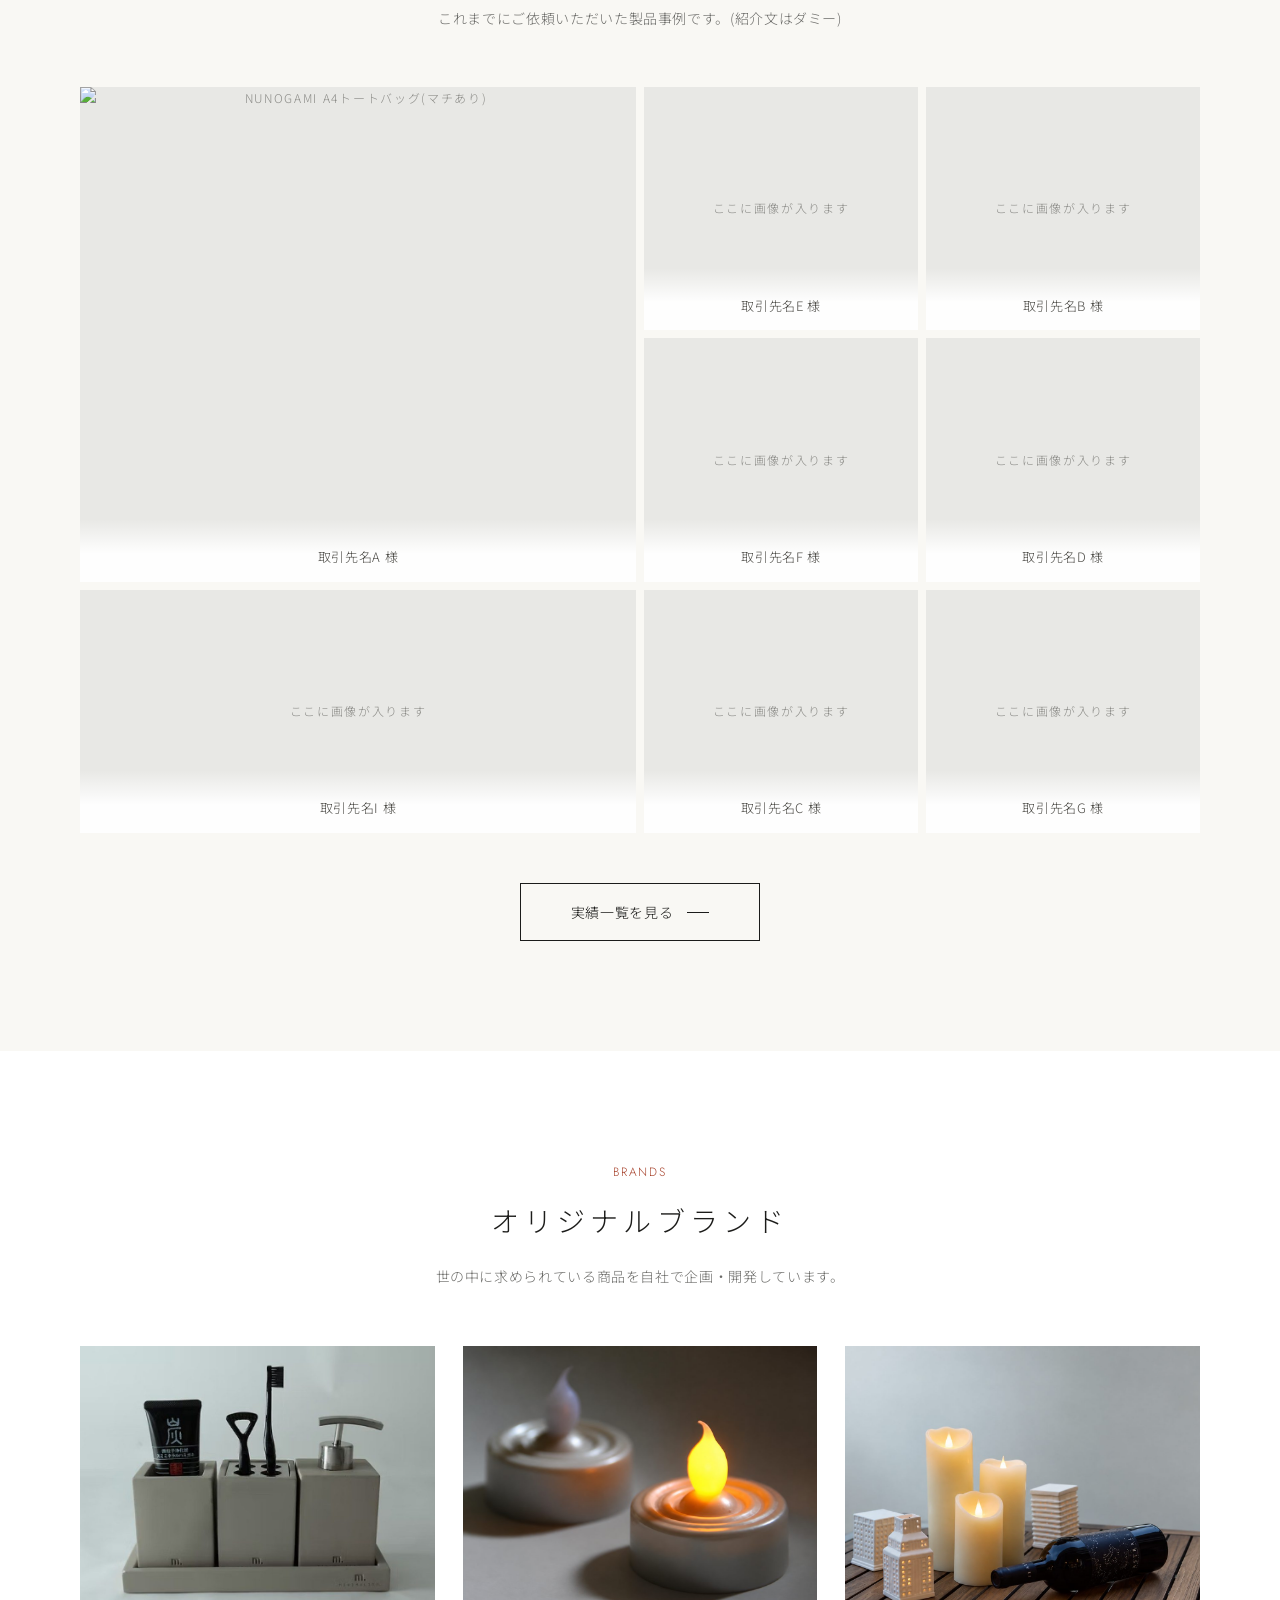
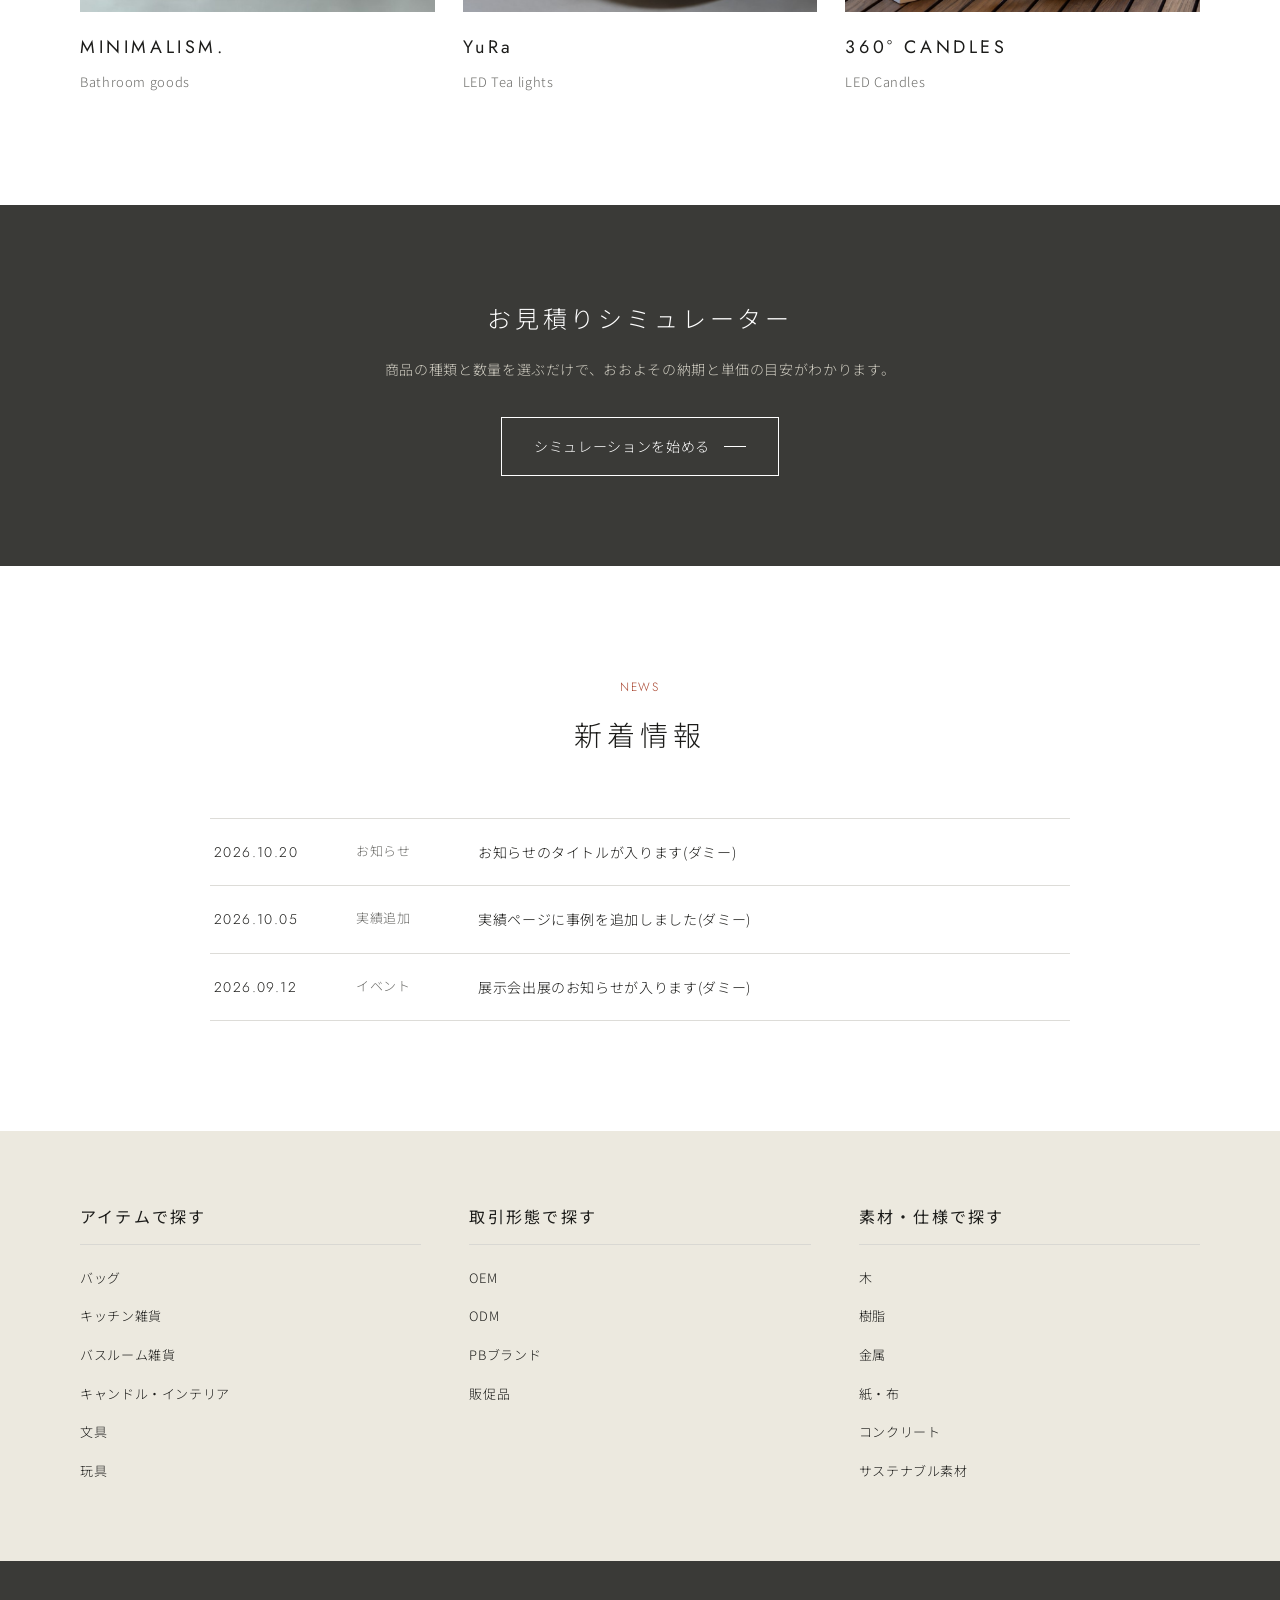
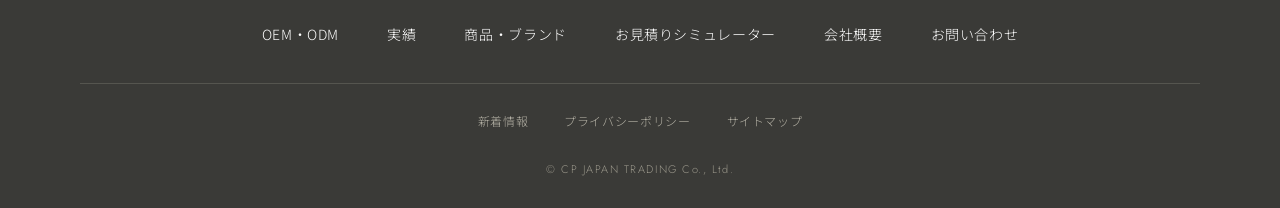
==== commit b495aab6: "Add files via upload" ====
--- a/index.html
+++ b/index.html
@@ -48,11 +48,11 @@
 
 <section class="sec">
   <div class="wrap">
-    <div class="sec-hd"><span class="en">BRANDS</span><h2>オリジナルブランド</h2><p>自社で企画・開発している商品ブランドです。(紹介文はダミー)</p></div>
+    <div class="sec-hd"><span class="en">BRANDS</span><h2>オリジナルブランド</h2><p>世の中に求められている商品を自社で企画・開発しています。</p></div>
     <div class="cards3">
+      <a class="card" href="products.html#mini"><div class="ph-box"><img src="images/brand-mini.jpg" alt="MINIMALISM."></div><h3>MINIMALISM.</h3><p>Bathroom goods</p></a>
       <a class="card" href="products.html#yura"><div class="ph-box"><img src="images/brand-yura.jpg" alt="YuRa"></div><h3>YuRa</h3><p>LED Tea lights</p></a>
       <a class="card" href="products.html#c360"><div class="ph-box"><img src="images/brand-c360.jpg" alt="360° CANDLES"></div><h3>360° CANDLES</h3><p>LED Candles</p></a>
-      <a class="card" href="products.html#mini"><div class="ph-box"><img src="images/brand-mini.jpg" alt="MINIMALISM."></div><h3>MINIMALISM.</h3><p>Bathroom goods</p></a>
     </div>
   </div>
 </section>
--- a/style.css
+++ b/style.css
@@ -61,6 +61,7 @@
 /* placeholder */
 .ph{background:var(--ph);color:#8b8b87;display:flex;align-items:center;justify-content:center;font-size:12px;letter-spacing:.14em;text-align:center;width:100%;height:100%;min-height:100%}
 .ph-box{position:relative;overflow:hidden}
+img.ph{object-fit:cover;display:block}
 .ph-box>.ph{position:absolute;inset:0}
 
 /* buttons */
@@ -218,6 +219,7 @@
 .tabs button.on{border-color:var(--accent);color:var(--accent)}
 .brand-intro{display:grid;grid-template-columns:1fr 1fr;gap:56px;align-items:center;margin-bottom:60px}
 .brand-intro .ph-box{aspect-ratio:4/3}
+.brand-intro .ph-box>img{object-position:right center}
 .brand-intro h2{font-family:var(--font-en);font-weight:400;font-size:28px;letter-spacing:.24em;margin-bottom:14px}
 .brand-intro p{font-size:14px;color:var(--ink-sub)}
 .pgrid{display:grid;grid-template-columns:repeat(3,1fr);gap:40px 28px}
@@ -332,11 +334,11 @@
 body:not(.top) .ph{background:#ebebe8;color:#8f8f8a}
 
 /* circular contact button */
-.fix-contact{position:fixed;right:20px;bottom:20px;z-index:40;width:150px;height:150px;display:block;transition:transform .2s}
+.fix-contact{position:fixed;right:20px;bottom:20px;z-index:40;width:118px;height:118px;display:block;transition:transform .2s}
 .fix-contact:hover{transform:scale(1.06)}
 .fc-ring{position:absolute;inset:0;width:100%;height:100%;overflow:visible;animation:fcspin 14s linear infinite !important}
-.fc-ring text{font-family:var(--font-en);font-size:14px;font-weight:600;letter-spacing:.04em;fill:var(--ink);paint-order:stroke;stroke:#fff;stroke-width:3px;stroke-linejoin:round}
-.fc-core{position:absolute;left:50%;top:50%;width:73.333%;height:73.333%;transform:translate(-50%,-50%);border-radius:50%;background:var(--accent);color:#fff;display:flex;align-items:center;justify-content:center;text-align:center;font-size:14px;line-height:1.5;letter-spacing:.08em;box-shadow:0 6px 16px rgba(28,28,26,.22)}
+.fc-ring text{font-family:var(--font-en);font-size:10.5px;font-weight:400;letter-spacing:.04em;fill:var(--ink)}
+.fc-core{position:absolute;left:50%;top:50%;width:76.923%;height:76.923%;transform:translate(-50%,-50%);border-radius:50%;background:var(--accent);color:#fff;display:flex;align-items:center;justify-content:center;text-align:center;font-size:16px;line-height:1.5;letter-spacing:.08em;box-shadow:0 6px 16px rgba(28,28,26,.22)}
 @keyframes fcspin{to{transform:rotate(360deg)}}
 @media (prefers-reduced-motion:reduce){.fc-ring{animation:fcspin 14s linear infinite !important}}
-@media (max-width:900px){.fix-contact{width:124px;height:124px;right:10px;bottom:10px}.fc-core{font-size:12px}}
+@media (max-width:900px){.fix-contact{width:112px;height:112px;right:10px;bottom:10px}.fc-ring text{font-weight:500}.fc-core{font-size:14px}}
